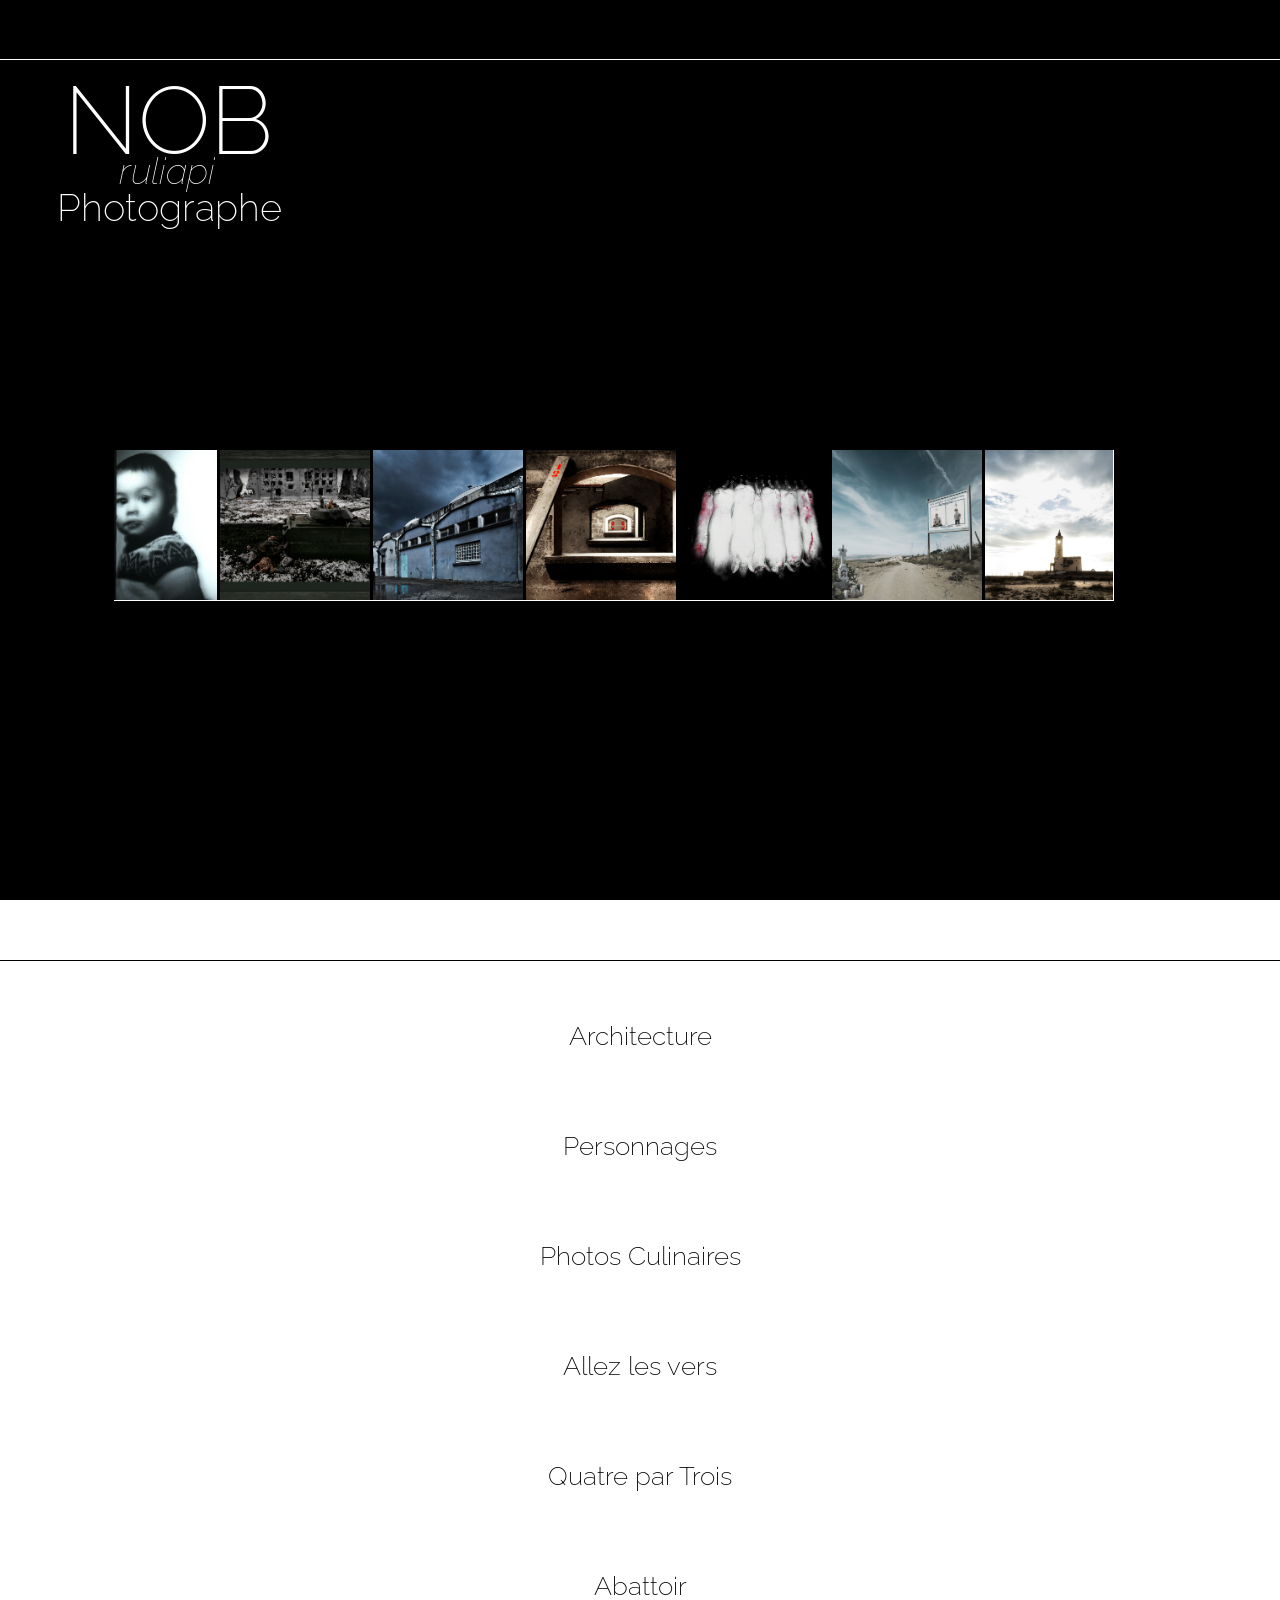
==== index.html @ 68e4197a "first commit" ====
<!DOCTYPE html>
<html lang="fr">
<head>
  <meta charset="UTF-8">
  <meta name="viewport" content="width=device-width, initial-scale=1.0">
  <title>NOB ruliapi</title>

    <link rel="stylesheet" href="style.CSS">
    <script src="script.js" defer></script>

  <link href="https://fonts.googleapis.com/css2?family=Raleway:wght@100..900&display=swap" rel="stylesheet">
  <script type="module" src="main.js" defer></script>
</head>

<body>

<header class="header"></header>

<section class="hero">
  <div class="container hero-inner">

    <div class="logo">
      <h1>NOB</h1>
      <h2>ruliapi</h2>
      <h3>Photographe</h3>
    </div>

    <div class="slider">
      <div class="track">
        <img src="../image/personnages 11.jpg">
        <img src="../image/allez 12.jpg">
        <img src="../image/archieext 01.jpg">
        <img src="../image/inter 03.jpg">
        <img src="../image/abat 01.jpg">
        <img src="../image/4par3 04.jpg">
        <img src="../image/pays 01.jpg">
        <img src="../image/bouffe 08.jpg">
      </div>
    </div>

  </div>
</section>

<section class="menu">
  <div class="container menu-inner">
             <a id="ancre" href="../architecture/Architecture-bruno.html">Architecture</a>
                <a href="../personnages/Personnages-bruno.html">Personnages</a>
                <a href="../photos-culinaire/Photos-culinaire-bruno.html">Photos Culinaires</a>
                <a href="../allez-les-vers/ALLEZ-LES-VERS-bruno.html">Allez les vers</a>
                <a href="../quatre-par-trois/Quatre-par-Trois.html">Quatre par Trois</a>
                <a href="../abatoir/Abatoir-bruno.html">Abattoir</a>
  </div>
</section>

</body>
</html>
---- style.CSS ----
:root {
  --max-width: 1200px;
}

* {
  margin: 0;
  padding: 0;
  box-sizing: border-box;
}

body {
  font-family: 'Raleway', sans-serif;
  overflow-x: hidden;
}

.header {
  position: fixed;
  top: 0;
  left: 0;
  width: 100%;
  height: 60px; 
  border-bottom: 1px solid white;
  z-index: 1000;
  background: rgba(255, 255, 255, 0); 
  transition: background 0.3s ease;
  z-index: 5; /* 👈 plus bas */

}

.container {
  width: min(90%, var(--max-width));
  margin: auto;
}

.hero {
  height: 100vh;
  min-height: 100vh; /* sécurité */
  background: black;
  color: white;
  position: sticky; /* 👈 LA CLÉ */
  top: 0;
  z-index: 1;
  
}

.logo {
  position: absolute;
  top: clamp(20px, 5vw, 80px);
  left: clamp(20px, 5vw, 100px);
}

.logo h1 {
  font-size: clamp(3rem, 8vw, 6rem);
  font-weight: 200;
}

.logo h2{
  font-size: clamp(1.5rem, 3vw, 2.3rem);
  font-weight: 100;
   position: relative;
   font-style: italic;
  left: 55px;   /* 👉 décale à droite */
  top: -27px;   /* 👉 monte un peu */
}
.logo h3 {
  font-size: clamp(1.5rem, 3vw, 2.4rem);
  font-weight: 200;
  position: relative;
  top: -35px;   
    left: -7px;   /* 👉 décale à droite */

}

/* SLIDER PLUS BAS */
.slider {
  position: absolute;
  top: 50%; /* ajuste ici */
  left: 48%;
  transform: translateX(-50%);

  width: min(90%, 1000px);
  overflow: hidden;

  border-bottom: 1px solid white;
  border-right: 1px solid white;
}

.track {
  display: flex;
  gap: 3px;
  animation: scroll 15s linear infinite alternate;
}

.track img {
  width: clamp(100px, 15vw, 150px);
  height: 150px;
  object-fit: cover;
}

/* animation fluide (IMPORTANT) */
@keyframes scroll {
  from {
    transform: translateX(99%); 
  }
  to {
    transform: translateX(-20%); 
  }
}

.menu {
  position: relative;
  z-index: 10;
  background: white;
  margin-top: 60px;     
  padding: 60px 0;     
    border-top: 1px solid black; /* 👈 remet la bordure */
  min-height: 101vh; /* 👈 remplit l’écran */

}

.menu-inner {
  display: flex;
  flex-direction: column;
  gap: 5rem;
  align-items: center;
}

.menu a {
  font-size: clamp(1.5rem, 2vw, 2.5rem);
  font-weight: 200;
  text-decoration: none;
  color: black;
  transition: opacity 0.3s;
}

.menu a:hover {
  opacity: 0.3;
}

.logo {
    opacity: 0;
    animation: fadeIn 5s forwards;
  
}

@keyframes fadeIn {
    from {
        opacity: 0;
    }
    to {
        opacity: 1;
    }
}

.slider {
    opacity: 0;
    animation: fadeIn 3s forwards;
    animation-delay: 2s; 
}

@keyframes fadeIn {
    from {
        opacity: 0;
    }
    to {
        opacity: 1;
    }
}

/* @media (min-width: 900px) {
  .hero-inner {
    flex-direction: row;
    justify-content: space-between;
    align-items: flex-start;
  }

  .menu-inner {
    gap: 6rem;
  }
} */
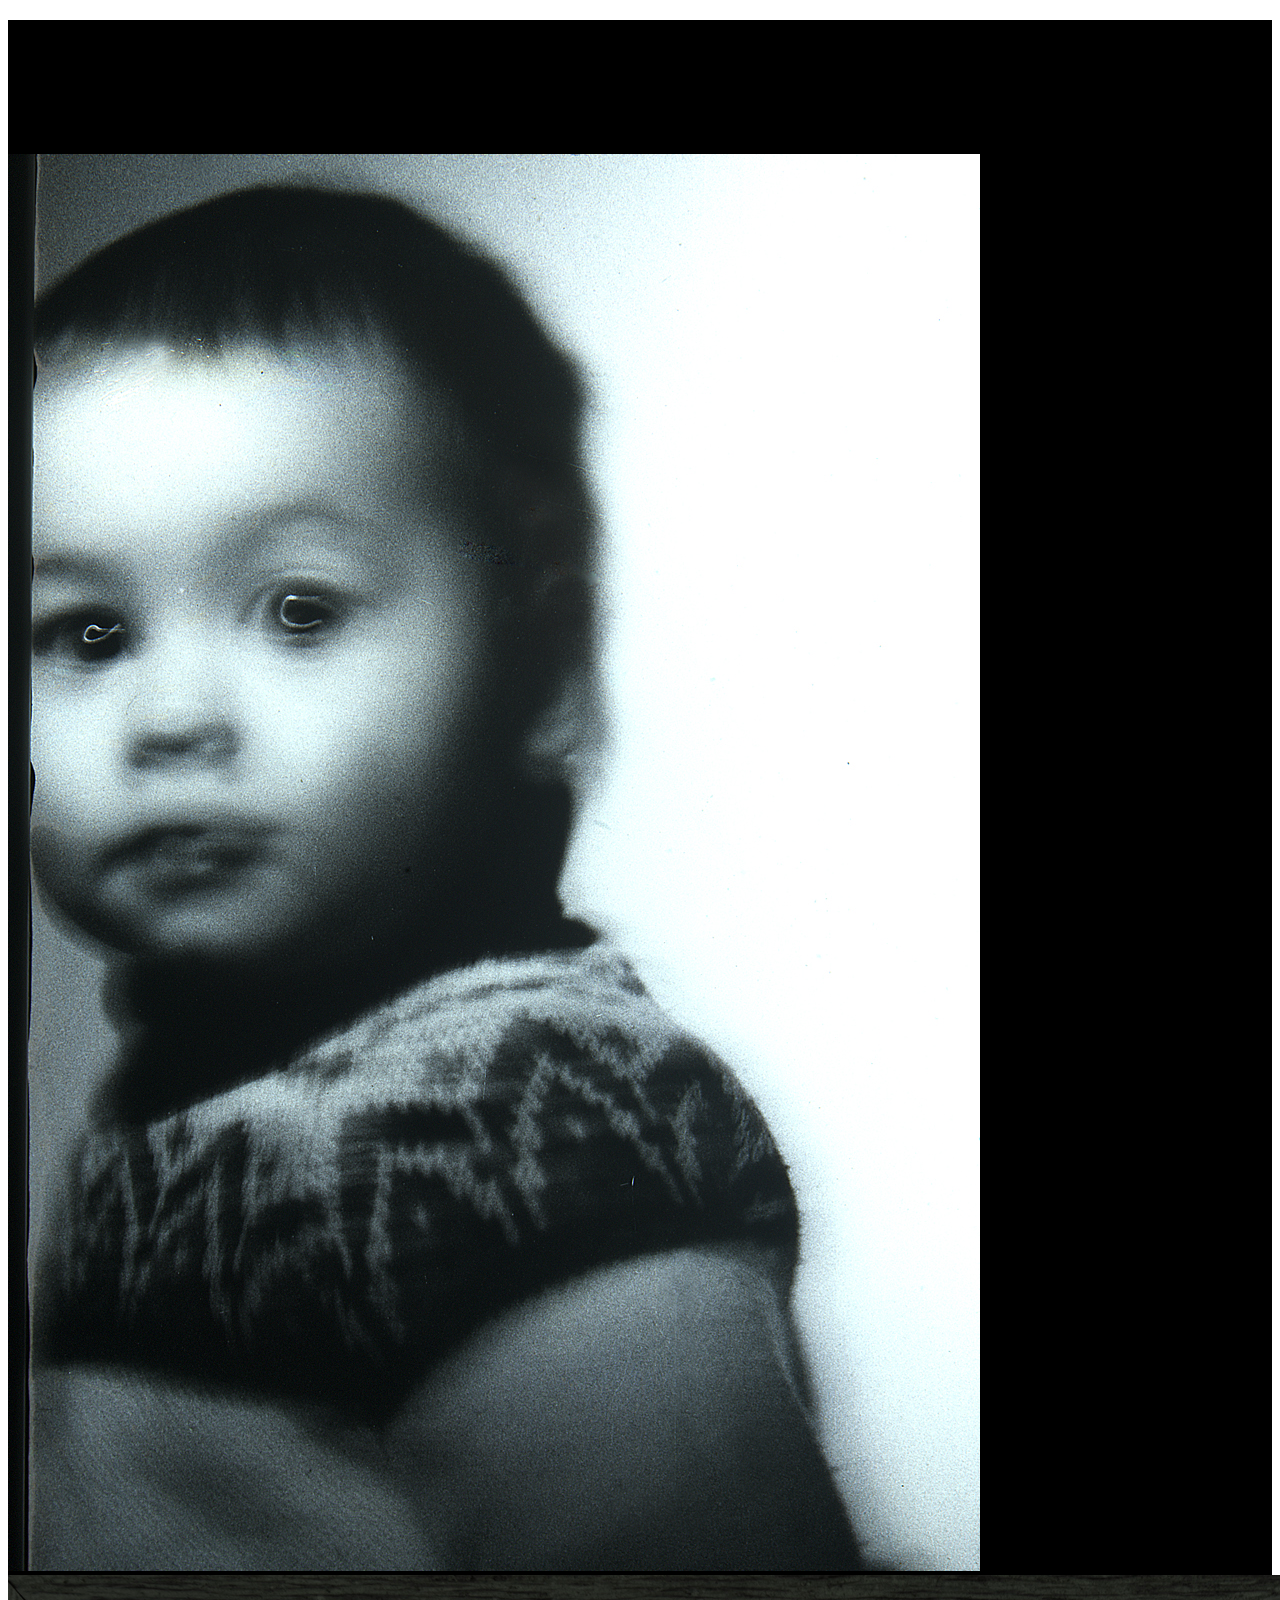
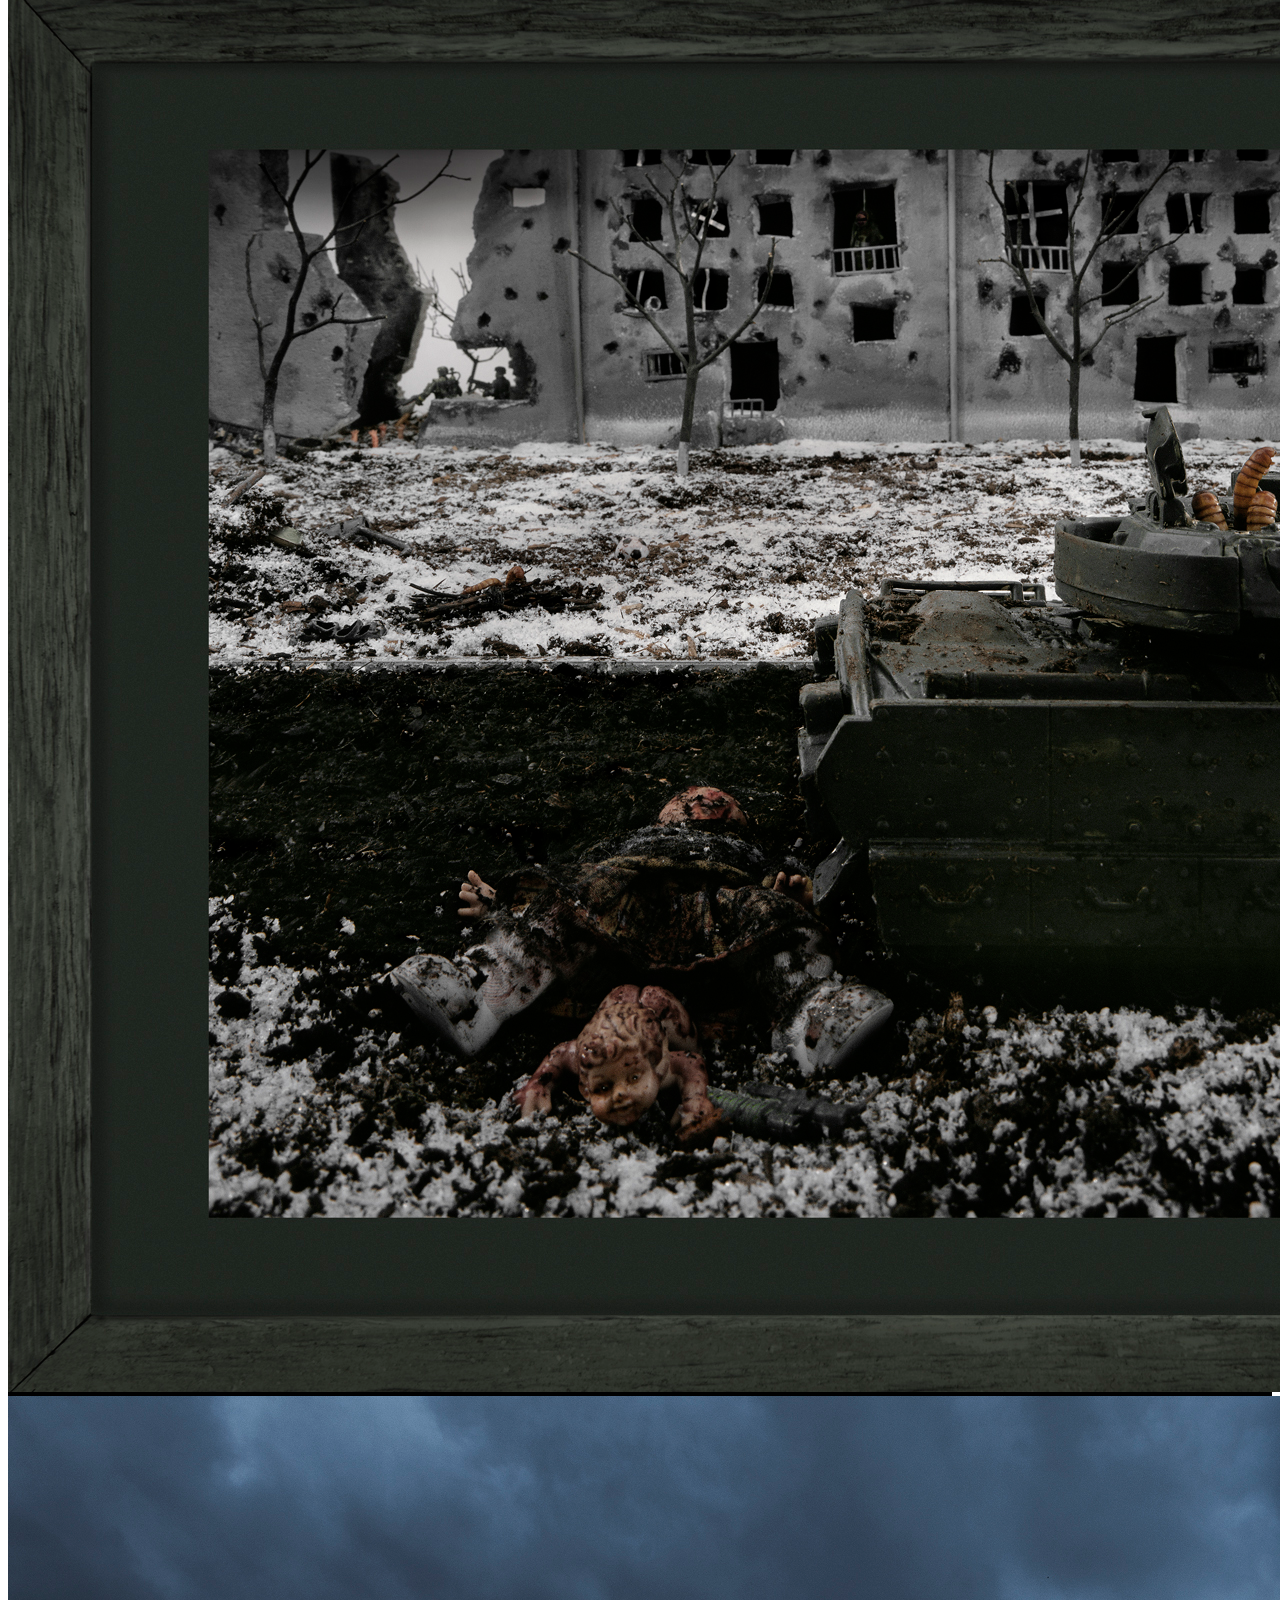
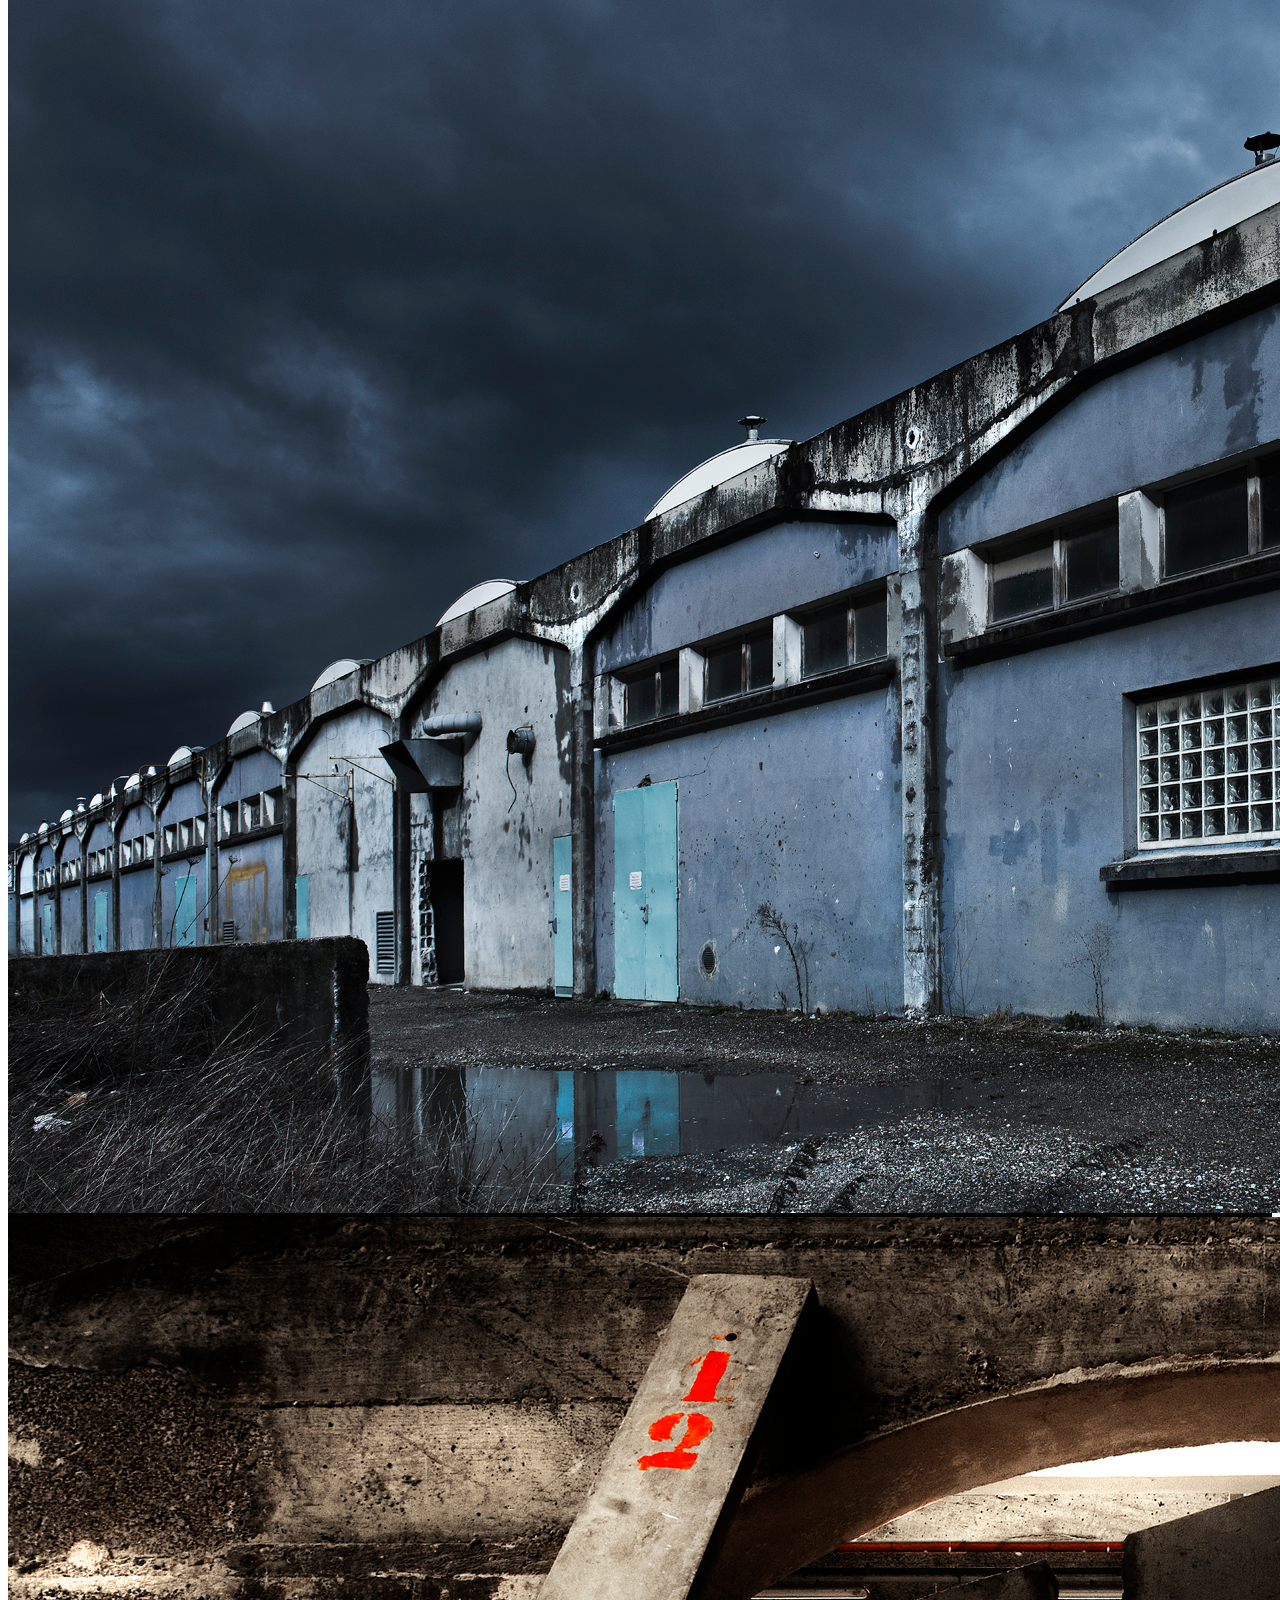
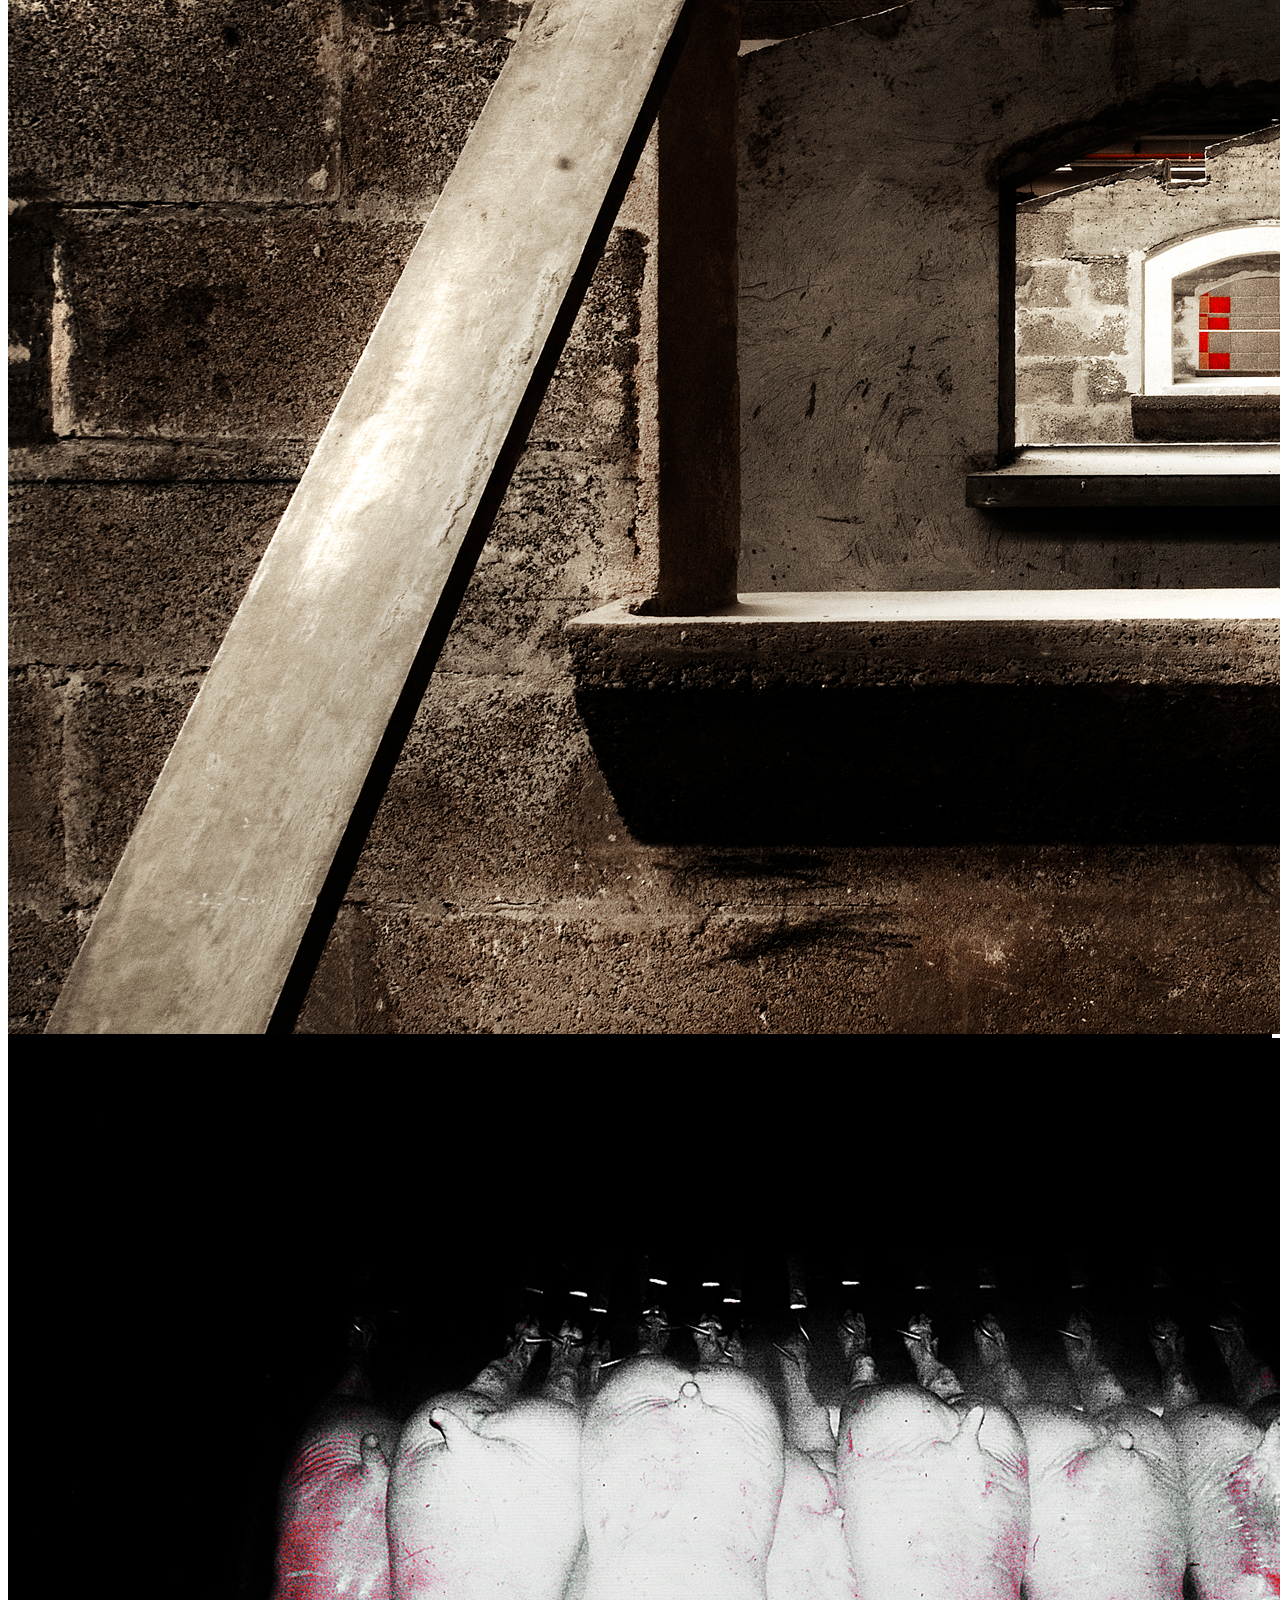
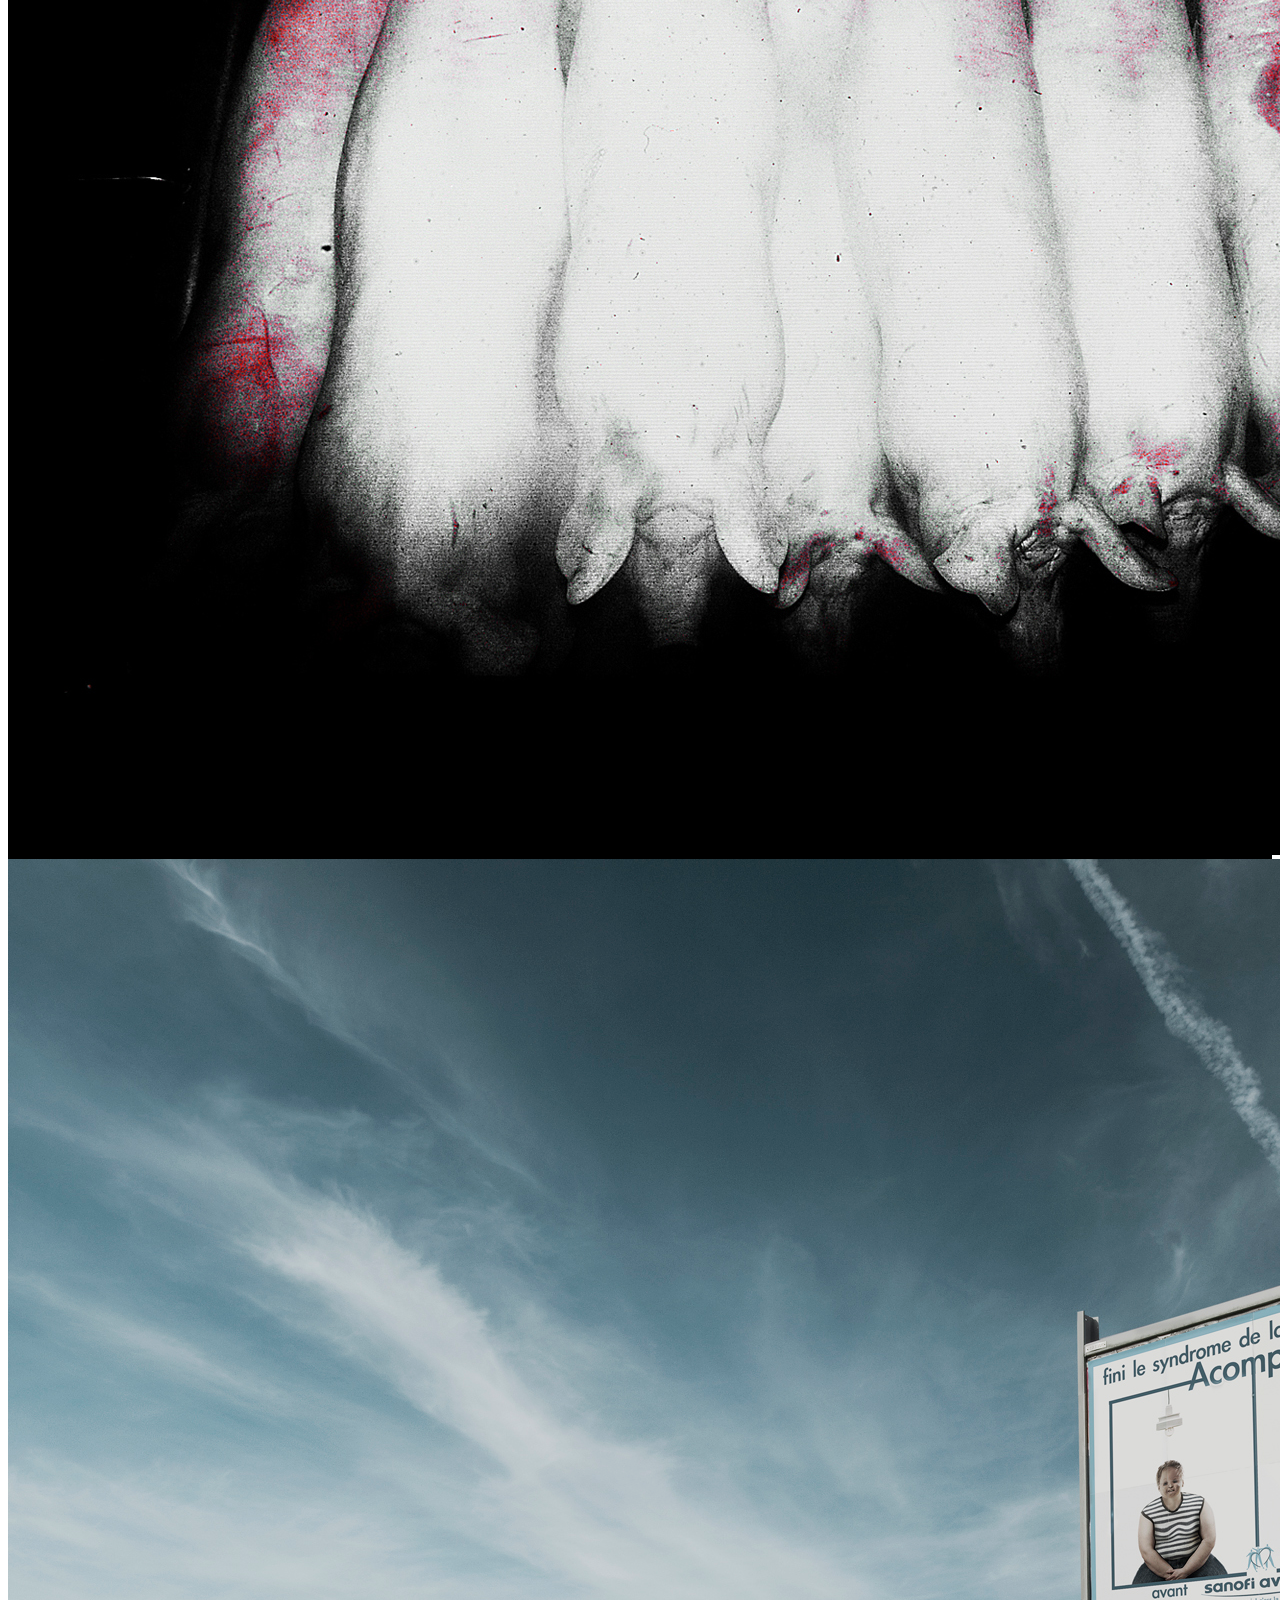
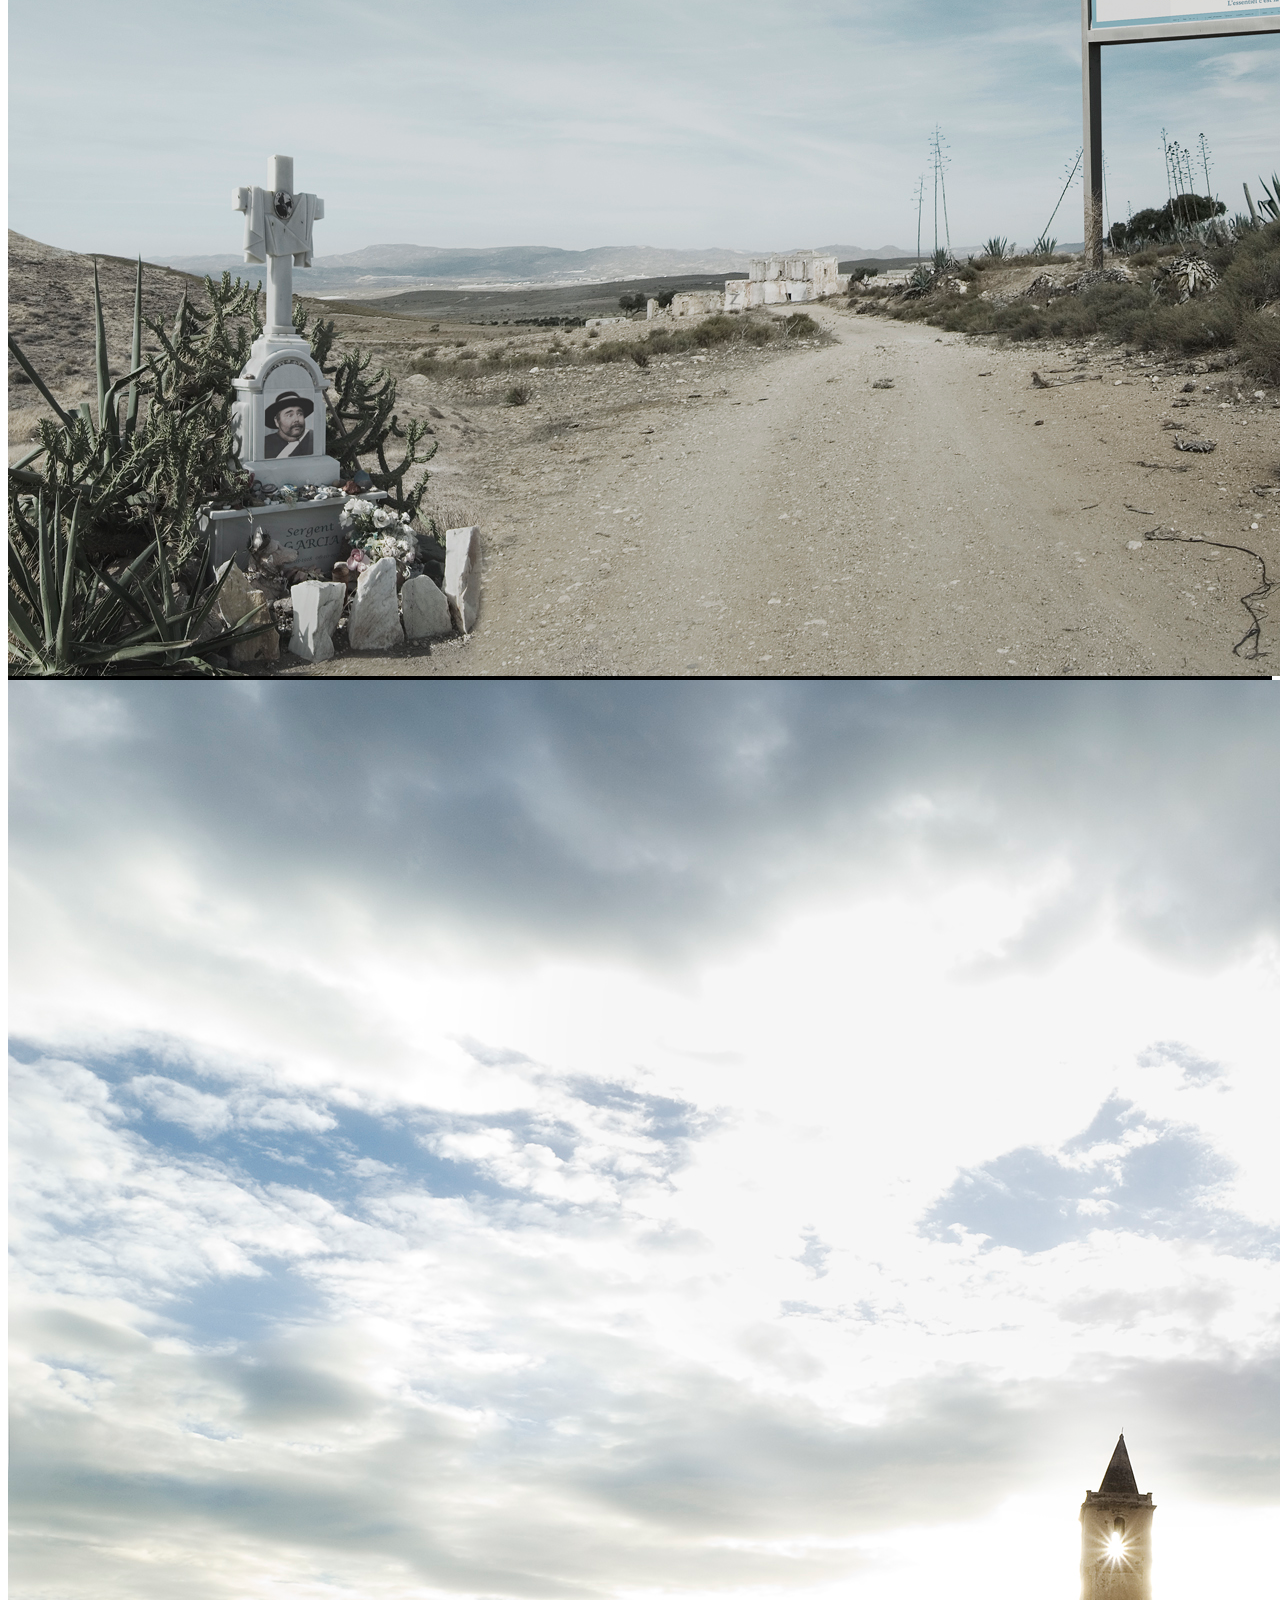
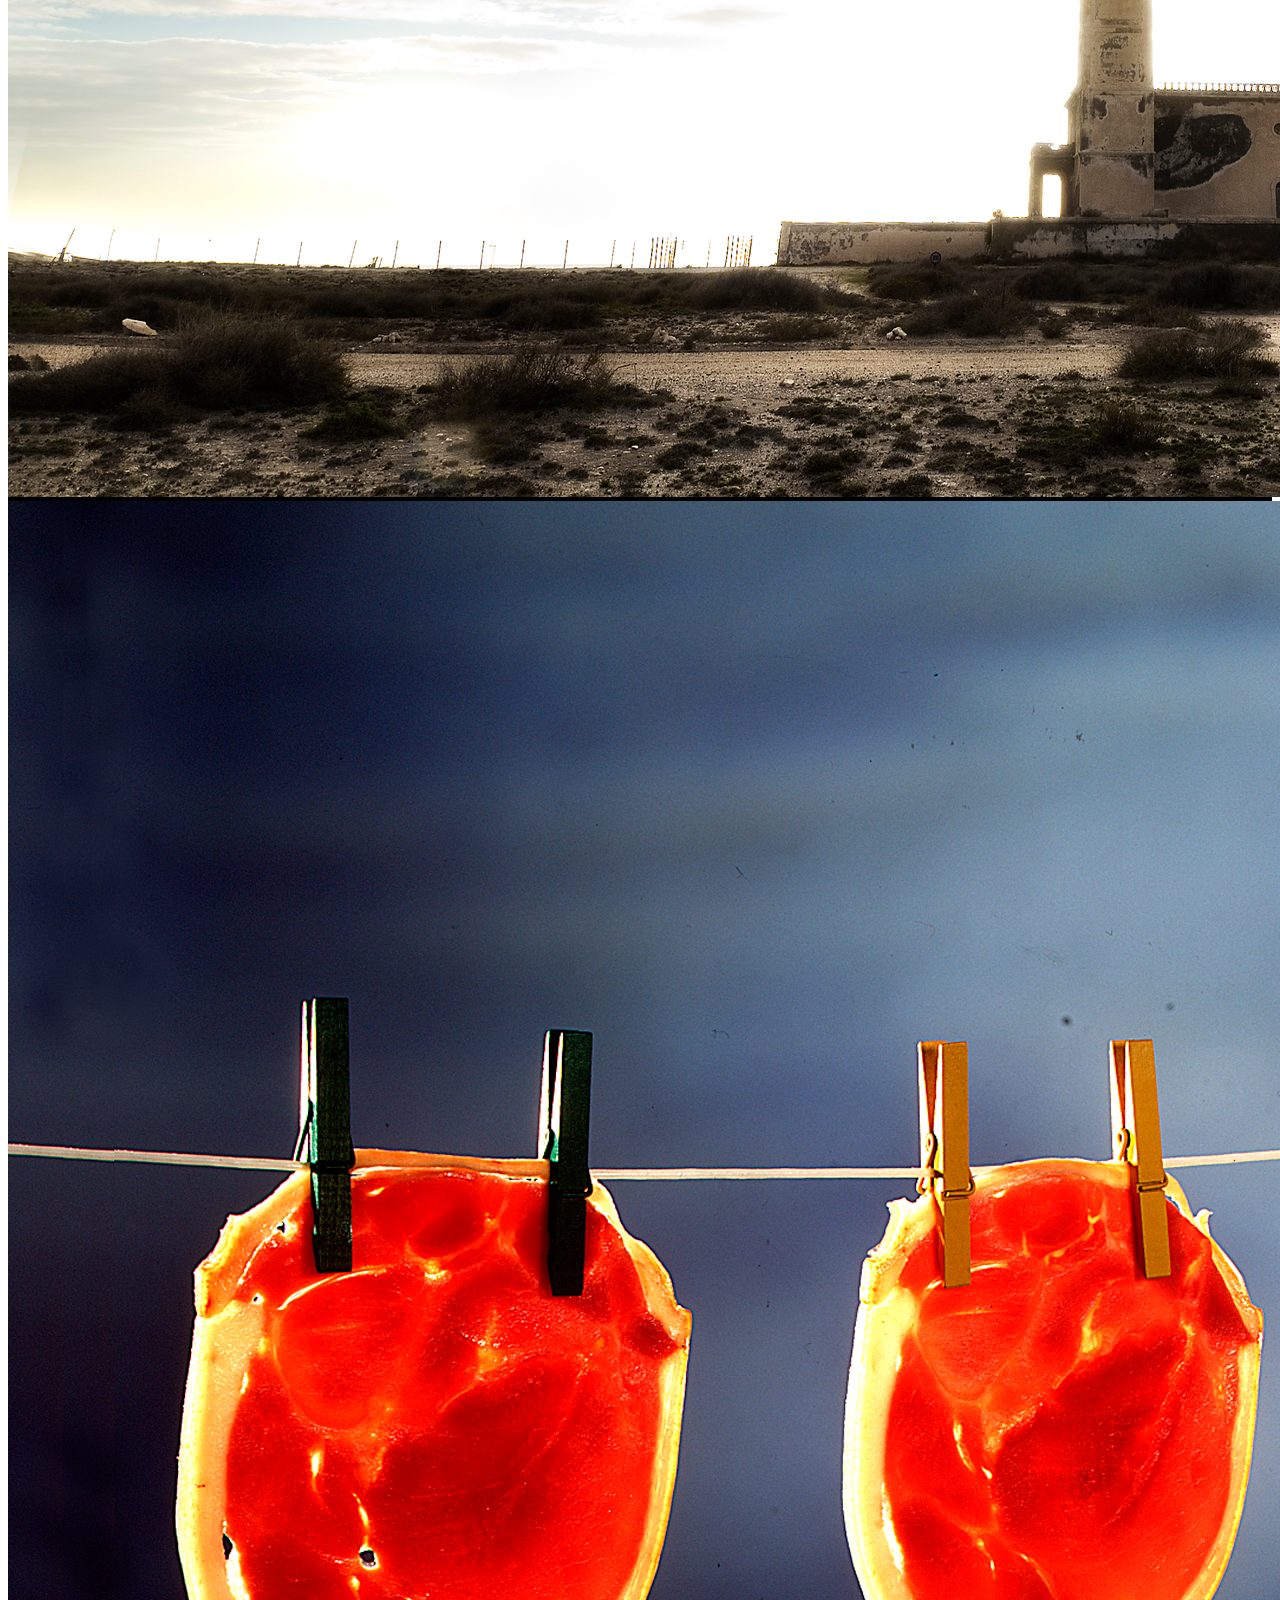
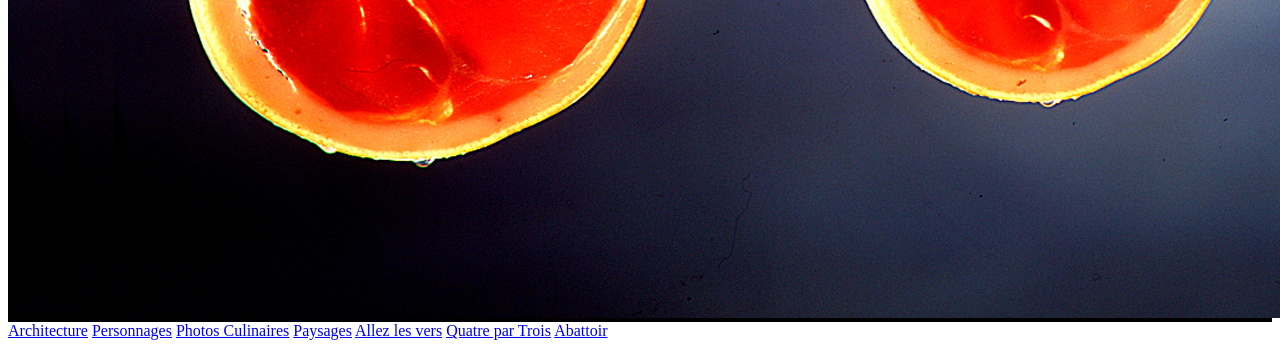
==== commit adc047e0: "paysages" ====
--- a/index.html
+++ b/index.html
@@ -1,56 +1,58 @@
 <!DOCTYPE html>
 <html lang="fr">
+
 <head>
   <meta charset="UTF-8">
   <meta name="viewport" content="width=device-width, initial-scale=1.0">
   <title>NOB ruliapi</title>
-
-    <link rel="stylesheet" href="style.CSS">
-    <script src="script.js" defer></script>
-
+  <link rel="stylesheet" href="style.css">
+  <script src="script.js" defer></script>
   <link href="https://fonts.googleapis.com/css2?family=Raleway:wght@100..900&display=swap" rel="stylesheet">
   <script type="module" src="main.js" defer></script>
 </head>
 
 <body>
 
-<header class="header"></header>
+  <header class="header"></header>
 
-<section class="hero">
-  <div class="container hero-inner">
+  <section class="hero">
+    <div class="container hero-inner">
 
-    <div class="logo">
-      <h1>NOB</h1>
-      <h2>ruliapi</h2>
-      <h3>Photographe</h3>
+      <div class="logo">
+        <h1>NOB</h1>
+        <h2>ruliapi</h2>
+        <h3>Photographe</h3>
+      </div>
+
+      <div class="slider">
+        <div class="track">
+          <img src="image/personnages 11.jpg">
+          <img src="image/allez 12.jpg">
+          <img src="image/archieext 01.jpg">
+          <img src="image/inter 03.jpg">
+          <img src="image/abat 01.jpg">
+          <img src="image/4par3 04.jpg">
+          <img src="image/pays 01.jpg">
+          <img src="image/bouffe 08.jpg">
+        </div>
+      </div>
+
     </div>
+  </section>
 
-    <div class="slider">
-      <div class="track">
-        <img src="../image/personnages 11.jpg">
-        <img src="../image/allez 12.jpg">
-        <img src="../image/archieext 01.jpg">
-        <img src="../image/inter 03.jpg">
-        <img src="../image/abat 01.jpg">
-        <img src="../image/4par3 04.jpg">
-        <img src="../image/pays 01.jpg">
-        <img src="../image/bouffe 08.jpg">
-      </div>
+  <section class="menu">
+    <div class="container menu-inner">
+      <a id="ancre" href="architecture/Architecture-bruno.html">Architecture</a>
+      <a href="personnages/Personnages-bruno.html">Personnages</a>
+      <a href="photos-culinaire/Photos-culinaire-bruno.html">Photos Culinaires</a>
+      <a href="paysage/Paysage-bruno.html">Paysages</a>
+      <a href="allez-les-vers/ALLEZ-LES-VERS-bruno.html">Allez les vers</a>
+      <a href="quatre-par-trois/Quatre-par-Trois.html">Quatre par Trois</a>
+      <a href="abatoir/Abatoir-bruno.html">Abattoir</a>
+
     </div>
-
-  </div>
-</section>
-
-<section class="menu">
-  <div class="container menu-inner">
-             <a id="ancre" href="../architecture/Architecture-bruno.html">Architecture</a>
-                <a href="../personnages/Personnages-bruno.html">Personnages</a>
-                <a href="../photos-culinaire/Photos-culinaire-bruno.html">Photos Culinaires</a>
-                <a href="../allez-les-vers/ALLEZ-LES-VERS-bruno.html">Allez les vers</a>
-                <a href="../quatre-par-trois/Quatre-par-Trois.html">Quatre par Trois</a>
-                <a href="../abatoir/Abatoir-bruno.html">Abattoir</a>
-  </div>
-</section>
+  </section>
 
 </body>
+
 </html>
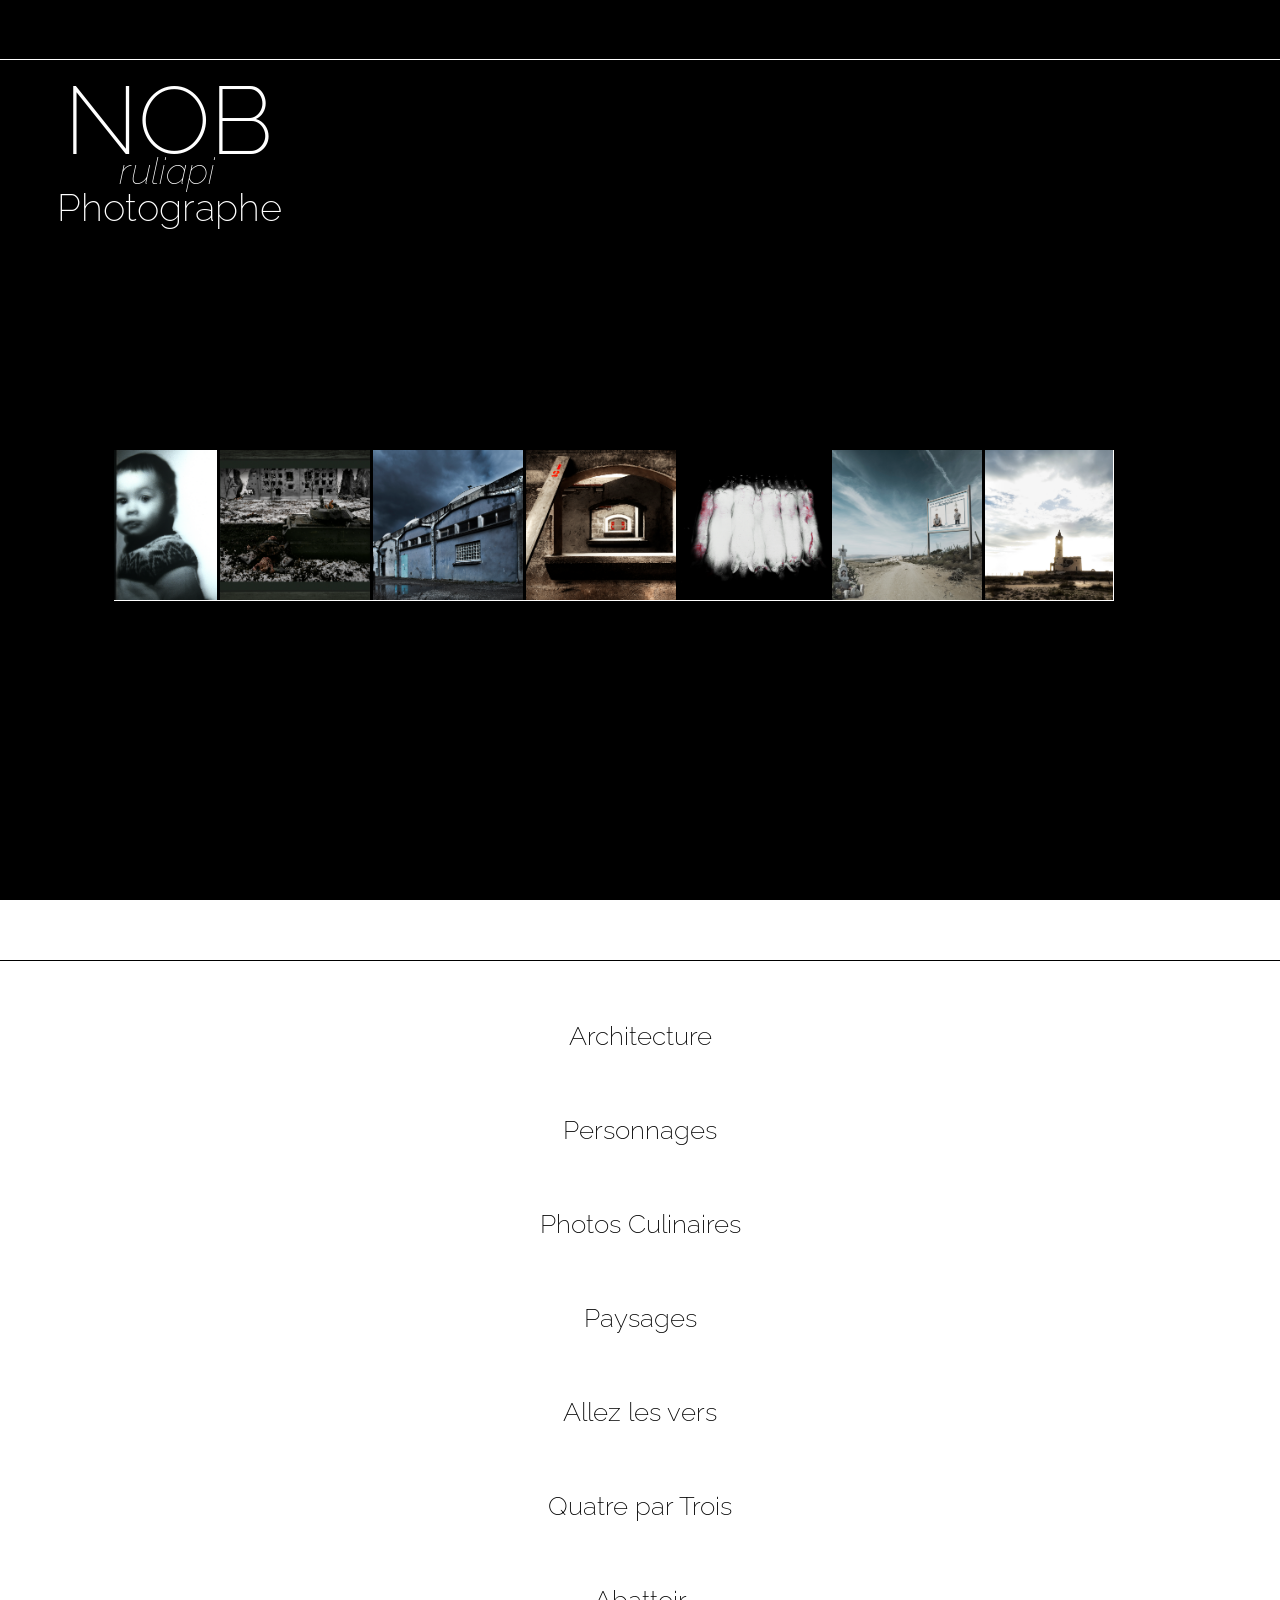
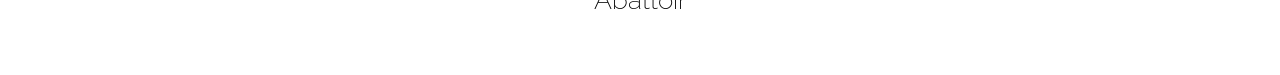
==== commit 759584c7: "paysages" ====
--- a/index.html
+++ b/index.html
@@ -4,54 +4,59 @@
 <head>
   <meta charset="UTF-8">
   <meta name="viewport" content="width=device-width, initial-scale=1.0">
-  <title>NOB ruliapi</title>
+  <title>NOB Ruliapi – Photographe</title>
+
   <link rel="stylesheet" href="style.css">
+
+  <link href="https://fonts.googleapis.com/css2?family=Raleway:wght@100..900&display=swap" rel="stylesheet">
+
   <script src="script.js" defer></script>
-  <link href="https://fonts.googleapis.com/css2?family=Raleway:wght@100..900&display=swap" rel="stylesheet">
-  <script type="module" src="main.js" defer></script>
 </head>
 
 <body>
 
   <header class="header"></header>
 
-  <section class="hero">
-    <div class="container hero-inner">
+  <main>
 
-      <div class="logo">
-        <h1>NOB</h1>
-        <h2>ruliapi</h2>
-        <h3>Photographe</h3>
+    <section class="hero">
+      <div class="container hero-inner">
+
+        <div class="logo">
+          <h1>NOB</h1>
+          <h2>ruliapi</h2>
+          <h3>Photographe</h3>
+        </div>
+
+        <div class="slider">
+          <div class="track">
+            <img src="image/personnages 11.jpg" alt="Photo personnages" loading="lazy">
+            <img src="image/allez 12.jpg" alt="Photo artistique" loading="lazy">
+            <img src="image/archieext 01.jpg" alt="Photo architecture" loading="lazy">
+            <img src="image/inter 03.jpg" alt="Photo intérieur" loading="lazy">
+            <img src="image/abat 01.jpg" alt="Photo abattoir" loading="lazy">
+            <img src="image/4par3 04.jpg" alt="Photo format 4 par 3" loading="lazy">
+            <img src="image/pays 01.jpg" alt="Photo paysage" loading="lazy">
+            <img src="image/bouffe 08.jpg" alt="Photo culinaire" loading="lazy">
+          </div>
+        </div>
+
       </div>
+    </section>
 
-      <div class="slider">
-        <div class="track">
-          <img src="image/personnages 11.jpg">
-          <img src="image/allez 12.jpg">
-          <img src="image/archieext 01.jpg">
-          <img src="image/inter 03.jpg">
-          <img src="image/abat 01.jpg">
-          <img src="image/4par3 04.jpg">
-          <img src="image/pays 01.jpg">
-          <img src="image/bouffe 08.jpg">
-        </div>
-      </div>
-
-    </div>
-  </section>
-
-  <section class="menu">
-    <div class="container menu-inner">
+    <section class="menu">
+      <nav class="container menu-inner">
       <a id="ancre" href="architecture/Architecture-bruno.html">Architecture</a>
       <a href="personnages/Personnages-bruno.html">Personnages</a>
       <a href="photos-culinaire/Photos-culinaire-bruno.html">Photos Culinaires</a>
       <a href="paysage/Paysage-bruno.html">Paysages</a>
       <a href="allez-les-vers/ALLEZ-LES-VERS-bruno.html">Allez les vers</a>
       <a href="quatre-par-trois/Quatre-par-Trois.html">Quatre par Trois</a>
-      <a href="abatoir/Abatoir-bruno.html">Abattoir</a>
+      <a href="abattoir/Abattoir-bruno.html">Abattoir</a>
+      </nav>
+    </section>
 
-    </div>
-  </section>
+  </main>
 
 </body>
 
--- a/style.css
+++ b/style.css
@@ -0,0 +1,218 @@
+:root {
+  --max-width: 1200px;
+}
+
+* {
+  margin: 0;
+  padding: 0;
+  box-sizing: border-box;
+}
+
+body {
+  font-family: 'Raleway', sans-serif;
+  overflow-x: hidden;
+}
+
+.header {
+  position: fixed;
+  top: 0;
+  left: 0;
+  width: 100%;
+  height: 60px;
+  border-bottom: 1px solid white;
+  z-index: 1000;
+  background: rgba(255, 255, 255, 0);
+  transition: background 0.3s ease;
+  z-index: 5;
+}
+
+.container {
+  width: min(90%, var(--max-width));
+  margin: auto;
+}
+
+.hero {
+  height: 100vh;
+  min-height: 100vh;
+  background: black;
+  color: white;
+  position: sticky;
+  top: 0;
+  z-index: 1;
+}
+
+.logo {
+  position: absolute;
+  top: clamp(20px, 5vw, 80px);
+  left: clamp(20px, 5vw, 100px);
+}
+
+.logo h1 {
+  font-size: clamp(3rem, 8vw, 6rem);
+  font-weight: 200;
+}
+
+.logo h2 {
+  font-size: clamp(1.5rem, 3vw, 2.3rem);
+  font-weight: 100;
+  position: relative;
+  font-style: italic;
+  left: 55px;
+  top: -27px;
+}
+
+.logo h3 {
+  font-size: clamp(1.5rem, 3vw, 2.4rem);
+  font-weight: 200;
+  position: relative;
+  top: -35px;
+  left: -7px;
+}
+
+.slider {
+  position: absolute;
+  top: 50%;
+  left: 48%;
+  transform: translateX(-50%);
+  width: min(90%, 1000px);
+  overflow: hidden;
+  border-bottom: 1px solid white;
+  border-right: 1px solid white;
+}
+
+.track {
+  display: flex;
+  gap: 3px;
+  animation: scroll 15s linear infinite alternate;
+}
+
+.track img {
+  width: clamp(100px, 15vw, 150px);
+  height: 150px;
+  object-fit: cover;
+}
+
+.menu {
+  position: relative;
+  z-index: 10;
+  background: white;
+  margin-top: 60px;
+  padding: 60px 0;
+  border-top: 1px solid black;
+}
+
+.menu-inner {
+  display: flex;
+  flex-direction: column;
+  gap: 4rem;
+  align-items: center;
+}
+
+.menu a {
+  font-size: clamp(1.5rem, 2vw, 2.5rem);
+  font-weight: 200;
+  text-decoration: none;
+  color: black;
+  transition: opacity 0.3s;
+}
+
+.menu a:hover {
+  opacity: 0.3;
+}
+
+.logo {
+  opacity: 0;
+  animation: fadeIn 5s forwards;
+}
+
+.slider {
+  opacity: 0;
+  animation: fadeIn 3s forwards;
+  animation-delay: 2s;
+}
+
+@keyframes scroll {
+  from {
+    transform: translateX(99%);
+  }
+
+  to {
+    transform: translateX(-20%);
+  }
+}
+
+@keyframes fadeIn {
+  from {
+    opacity: 0;
+  }
+
+  to {
+    opacity: 1;
+  }
+}
+
+a:focus {
+  outline: none;
+}
+
+a:active {
+  outline: none;
+}
+
+@media screen and (min-width: 1800px) and (max-width: 2000px){
+  .menu {
+    min-height: 101vh;
+    display: flex;
+    align-items: center;
+  }
+
+  .menu-inner {
+    gap: 5rem;
+  }
+
+}
+
+@media (max-width: 768px) {
+  .logo {
+    position: absolute;
+    top: 12%;
+    left: 30%;
+    transform: translateX(-50%);
+    text-align: center;
+  }
+
+  .logo h1 {
+    font-size: 4rem;
+  }
+
+  .logo h2 {
+    position: static;
+    margin: -8px 0;
+    margin-top: -18px;
+    font-size: 2rem;
+  }
+
+  .logo h3 {
+    position: static;
+    margin: 5px 0;
+    font-size: 2rem;
+  }
+
+  .track img {
+    width: 150px;
+  }
+
+  .track {
+    animation: scrollMobile 16s linear infinite alternate;
+  }
+
+  @keyframes scrollMobile {
+    from {
+      transform: translateX(175%);
+    }
+
+    to {
+      transform: translateX(-250%);
+    }
+  }
+}
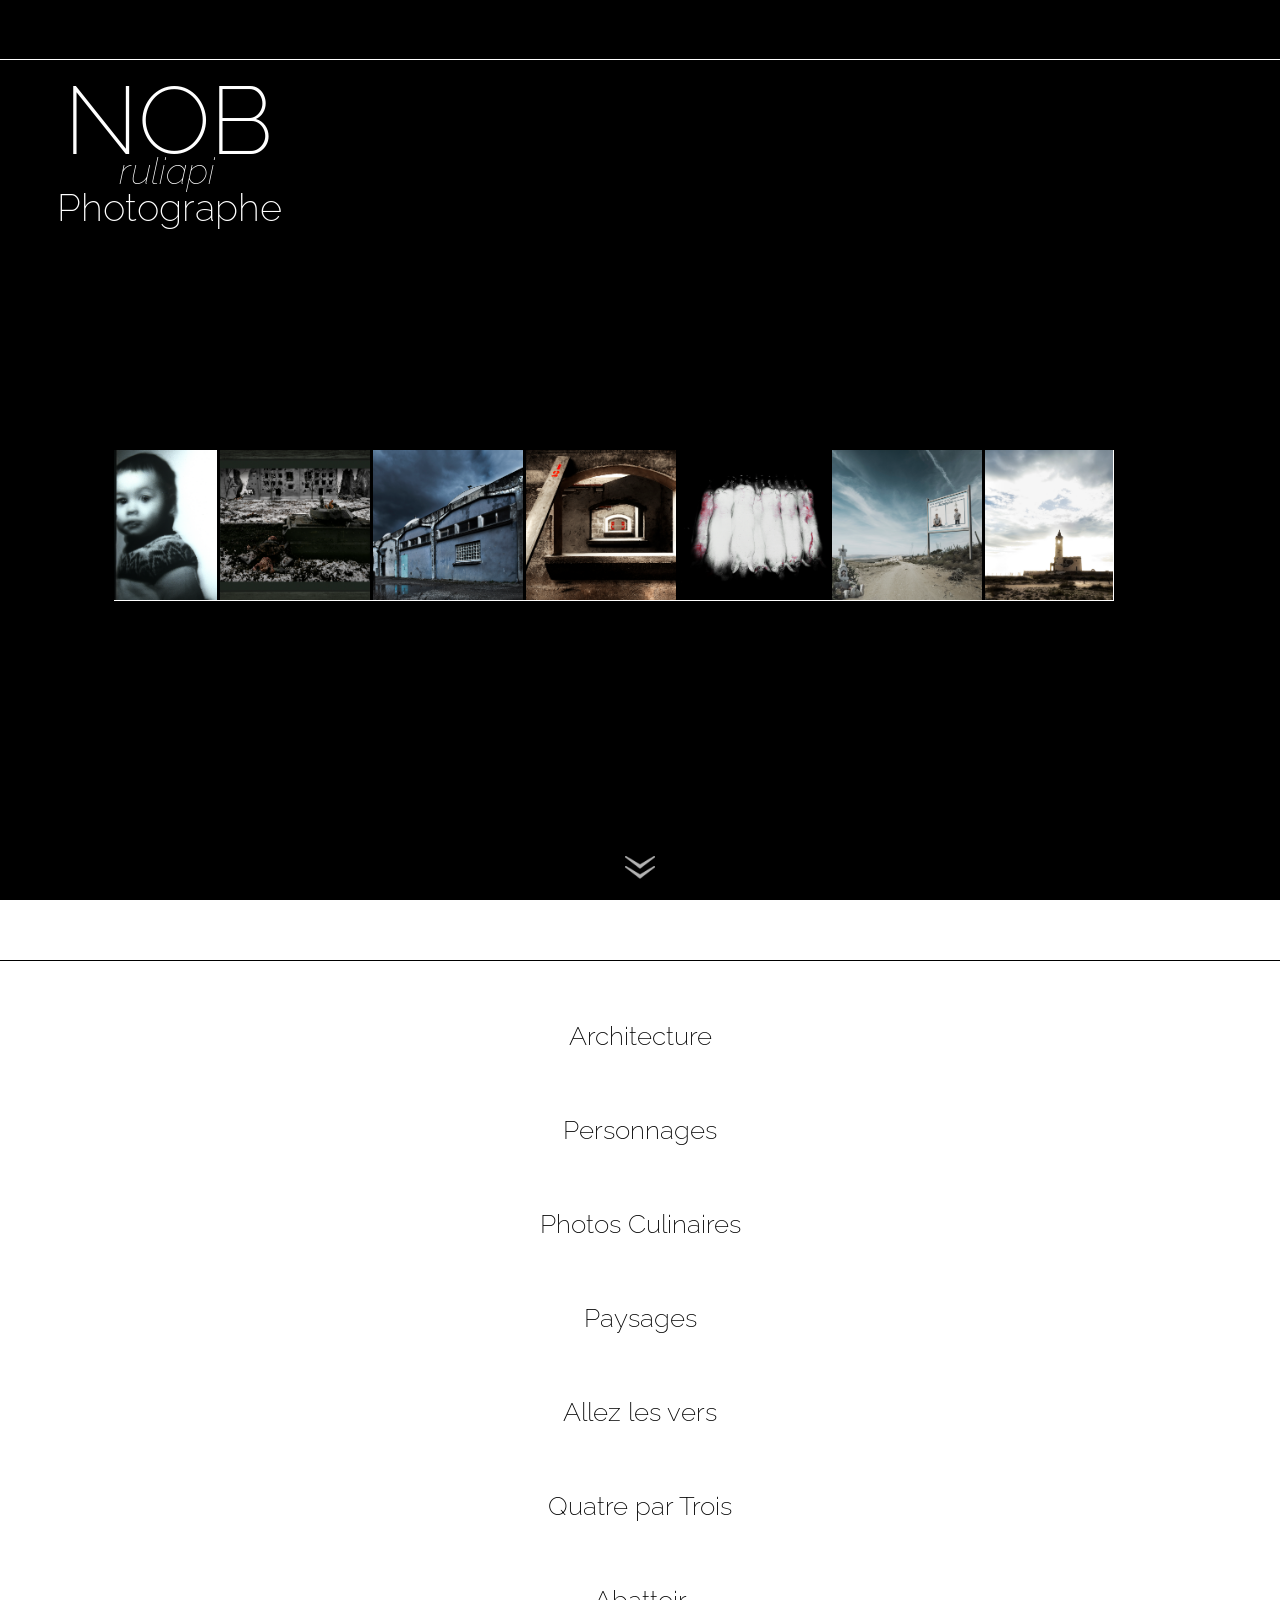
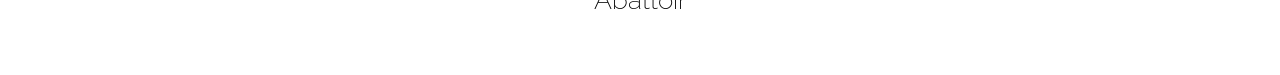
==== commit 2ae4a731: "screenshots" ====
--- a/index.html
+++ b/index.html
@@ -40,7 +40,10 @@
             <img src="image/bouffe 08.jpg" alt="Photo culinaire" loading="lazy">
           </div>
         </div>
-
+        
+<div class="scroll-indicator">
+  <img src="image/scroll.png" alt="Scroll indicator">
+</div>
       </div>
     </section>
 
--- a/style.css
+++ b/style.css
@@ -159,6 +159,37 @@
   outline: none;
 }
 
+.scroll-indicator {
+  position: absolute;
+  bottom: 10px;       
+  left: 50%;
+  transform: translateX(-50%);
+}
+
+.scroll-indicator img {
+  width: 40px;
+  opacity: 0.7;
+  animation: scrollBounce 1.5s infinite;
+}
+
+@keyframes scrollBounce {
+  0%   { transform: translate(-50%, 0); }
+  50%  { transform: translate(-50%, 10px); }
+  100% { transform: translate(-50%, 0); }
+}
+
+.scroll-indicator {
+  opacity: 0;
+  animation: fadeIn 1s ease forwards;
+  animation-delay: 2.5s; 
+}
+
+@keyframes fadeIn {
+  to {
+    opacity: 1;
+  }
+}
+
 @media screen and (min-width: 1800px) and (max-width: 2000px){
   .menu {
     min-height: 101vh;
@@ -215,4 +246,4 @@
       transform: translateX(-250%);
     }
   }
-}+}
